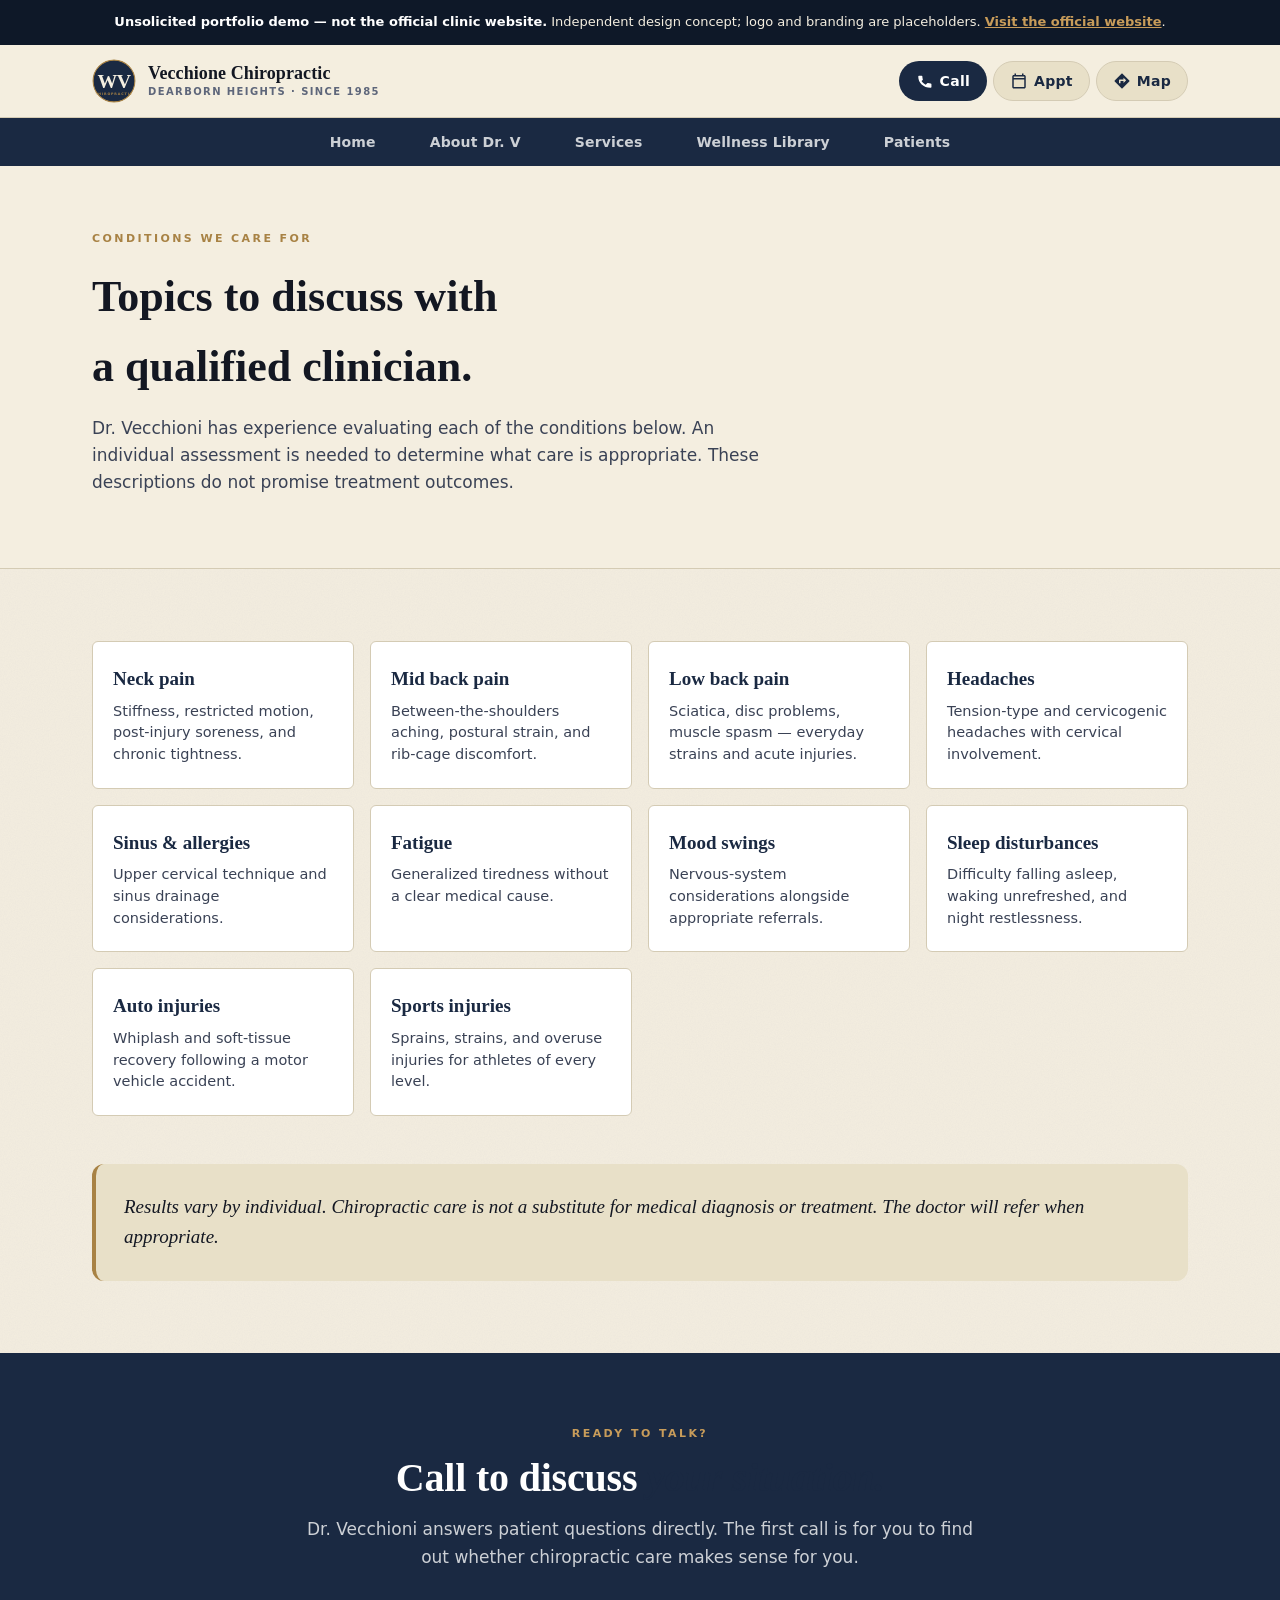
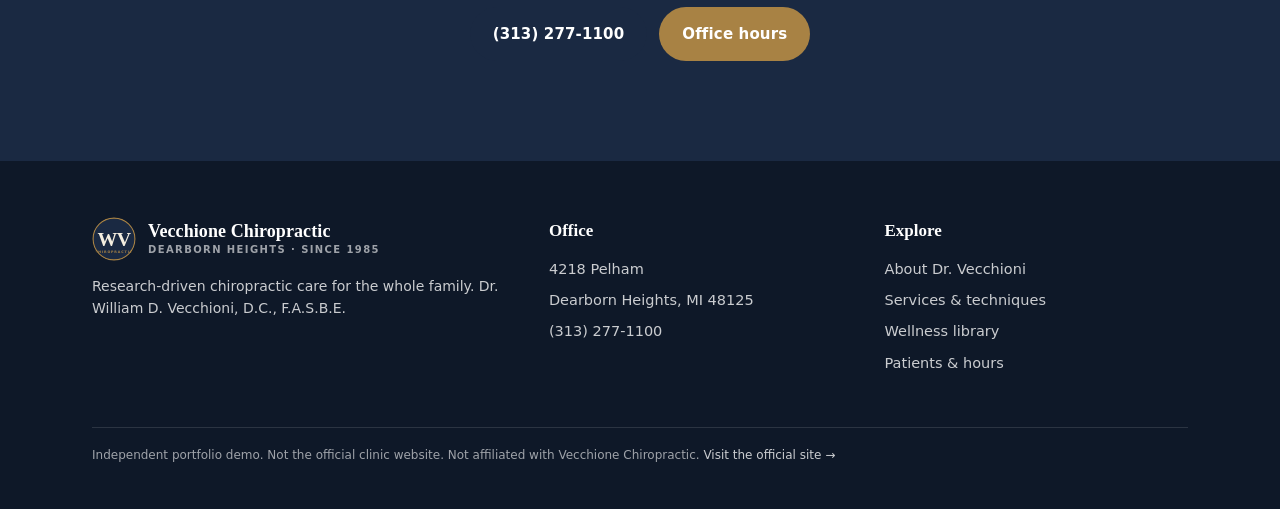
==== conditions.html @ 7ef725e2 "Initial commit: Vecchione Chiropractic portfolio demo (13 pages, sharpened portrait)" ====
<!DOCTYPE html>
<html lang="en">
<head>
<meta charset="UTF-8" />
<meta name="viewport" content="width=device-width, initial-scale=1, viewport-fit=cover" />
<meta name="theme-color" content="#1a2942" />
<meta name="robots" content="noindex, nofollow" />
<meta name="description" content="Unsolicited portfolio demo — conditions Dr. Vecchioni has experience evaluating: neck, mid back, low back pain, headaches, sinus, fatigue, sleep, auto and sports injuries." />
<title>Conditions We Care For — Vecchione Chiropractic</title>
<link rel="icon" href="assets/wv-monogram.svg" type="image/svg+xml" />
<link rel="stylesheet" href="assets/site.css" />
</head>
<body data-page="conditions">
<a class="skip-link" href="#main">Skip to main content</a>

<aside class="demo-banner">
  <strong>Unsolicited portfolio demo — not the official clinic website.</strong>
  Independent design concept; logo and branding are placeholders.
  <a href="https://vecchionichiropractic.com/">Visit the official website</a>.
</aside>

<header class="top">
  <div class="wrap">
    <a class="brand" href="index.html" aria-label="Vecchione Chiropractic, home">
      <img class="mark" src="assets/wv-monogram.svg" alt="Vecchione Chiropractic" width="44" height="44" />
      <span class="name">Vecchione Chiropractic<small>Dearborn Heights · Since 1985</small></span>
    </a>
    <nav class="header-icons" aria-label="Primary actions">
      <a class="hi primary" href="tel:+131****1100" aria-label="Call (313) 277-1100">
        <svg viewBox="0 0 24 24" aria-hidden="true"><path fill="currentColor" d="M6.6 10.8c1.4 2.7 3.6 4.9 6.3 6.3l2.1-2.1c.3-.3.7-.4 1-.2 1.1.4 2.4.6 3.6.6.6 0 1 .4 1 1V20c0 .6-.4 1-1 1C9.6 21 3 14.4 3 6c0-.6.4-1 1-1h3.5c.6 0 1 .4 1 1 0 1.3.2 2.5.6 3.6.1.4 0 .7-.2 1l-2.3 2.2z"/></svg>
        <span>Call</span>
      </a>
      <a class="hi" href="patient-resources.html" aria-label="Appointment information">
        <svg viewBox="0 0 24 24" aria-hidden="true"><path fill="currentColor" d="M19 4h-1V2h-2v2H8V2H6v2H5c-1.1 0-2 .9-2 2v14c0 1.1.9 2 2 2h14c1.1 0 2-.9 2-2V6c0-1.1-.9-2-2-2zm0 16H5V10h14v10zM5 8V6h14v2H5z"/></svg>
        <span>Appt</span>
      </a>
      <a class="hi" href="https://maps.google.com/?q=4218+Pelham+Dearborn+Heights+MI+48125" rel="noopener" aria-label="Directions">
        <svg viewBox="0 0 24 24" aria-hidden="true"><path fill="currentColor" d="M21.7 11.3l-9-9c-.4-.4-1-.4-1.4 0l-9 9c-.4.4-.4 1 0 1.4l9 9c.4.4 1 .4 1.4 0l9-9c.4-.4.4-1 0-1.4zM14 14.5V12h-4v3H8v-4c0-.6.4-1 1-1h5V7.5l3.5 3.5-3.5 3.5z"/></svg>
        <span>Map</span>
      </a>
    </nav>
  </div>
</header>

<nav class="topnav" aria-label="Sections">
  <div class="wrap">
    <a href="index.html" data-nav="home">Home</a>
    <a href="meet-the-doctor.html" data-nav="about">About Dr. V</a>
    <a href="services.html" data-nav="services">Services</a>
    <a href="library-index.html" data-nav="library">Wellness Library</a>
    <a href="patient-resources.html" data-nav="patients">Patients</a>
  </div>
</nav>

<main id="main" tabindex="-1">

<section class="topic-hero">
  <div class="wrap">
    <p class="eyebrow">Conditions we care for</p>
    <h1>Topics to discuss with<br>a qualified clinician.</h1>
    <p class="lede">Dr. Vecchioni has experience evaluating each of the conditions below. An individual assessment is needed to determine what care is appropriate. These descriptions do not promise treatment outcomes.</p>
  </div>
</section>

<section>
  <div class="wrap">
    <div class="condition-grid">
      <article class="condition"><h3>Neck pain</h3><p>Stiffness, restricted motion, post-injury soreness, and chronic tightness.</p></article>
      <article class="condition"><h3>Mid back pain</h3><p>Between-the-shoulders aching, postural strain, and rib-cage discomfort.</p></article>
      <article class="condition"><h3>Low back pain</h3><p>Sciatica, disc problems, muscle spasm — everyday strains and acute injuries.</p></article>
      <article class="condition"><h3>Headaches</h3><p>Tension-type and cervicogenic headaches with cervical involvement.</p></article>
      <article class="condition"><h3>Sinus &amp; allergies</h3><p>Upper cervical technique and sinus drainage considerations.</p></article>
      <article class="condition"><h3>Fatigue</h3><p>Generalized tiredness without a clear medical cause.</p></article>
      <article class="condition"><h3>Mood swings</h3><p>Nervous-system considerations alongside appropriate referrals.</p></article>
      <article class="condition"><h3>Sleep disturbances</h3><p>Difficulty falling asleep, waking unrefreshed, and night restlessness.</p></article>
      <article class="condition"><h3>Auto injuries</h3><p>Whiplash and soft-tissue recovery following a motor vehicle accident.</p></article>
      <article class="condition"><h3>Sports injuries</h3><p>Sprains, strains, and overuse injuries for athletes of every level.</p></article>
    </div>

    <div style="margin-top: 48px; padding: 28px; background: var(--c-cream-2); border-radius: var(--r-lg); border-left: 4px solid var(--c-brass);">
      <p style="margin: 0; font-family: var(--serif); font-style: italic; font-size: 19px; color: var(--c-ink);">Results vary by individual. Chiropractic care is not a substitute for medical diagnosis or treatment. The doctor will refer when appropriate.</p>
    </div>
  </div>
</section>

<section class="dark">
  <div class="wrap" style="max-width: 720px; text-align: center;">
    <p class="eyebrow">Ready to talk?</p>
    <h2>Call to discuss <em>your situation.</em></h2>
    <p class="lede" style="margin-left:auto;margin-right:auto;">Dr. Vecchioni answers patient questions directly. The first call is for you to find out whether chiropractic care makes sense for you.</p>
    <div class="ctas" style="justify-content:center;">
      <a class="btn btn-call" href="tel:+131****1100">(313) 277-1100</a>
      <a class="btn btn-book" href="patient-resources.html">Office hours</a>
    </div>
  </div>
</section>

</main>

<footer>
  <div class="wrap">
    <div>
      <a class="brand" href="index.html" style="margin-bottom: 14px;">
        <img class="mark" src="assets/wv-monogram.svg" alt="" width="44" height="44" />
        <span class="name">Vecchione Chiropractic<small>Dearborn Heights · Since 1985</small></span>
      </a>
      <p style="margin: 14px 0 0; font-size: 14px;">Research-driven chiropractic care for the whole family. Dr. William D. Vecchioni, D.C., F.A.S.B.E.</p>
    </div>
    <div>
      <h4>Office</h4>
      <ul>
        <li>4218 Pelham</li>
        <li>Dearborn Heights, MI 48125</li>
        <li><a href="tel:+131****1100">(313) 277-1100</a></li>
      </ul>
    </div>
    <div>
      <h4>Explore</h4>
      <ul>
        <li><a href="meet-the-doctor.html">About Dr. Vecchioni</a></li>
        <li><a href="services.html">Services &amp; techniques</a></li>
        <li><a href="library-index.html">Wellness library</a></li>
        <li><a href="patient-resources.html">Patients &amp; hours</a></li>
      </ul>
    </div>
    <p class="small">Independent portfolio demo. Not the official clinic website. Not affiliated with Vecchione Chiropractic. <a href="https://vecchionichiropractic.com/">Visit the official site →</a></p>
  </div>
</footer>

</body>
</html>
---- assets/site.css ----
/* ===========================================================
   VECCHIONE CHIROPRACTIC — portfolio demo
   Palette: navy + cream + brass
   Idea: research-forward, clinical precision, warm heritage tone.
   =========================================================== */
:root {
  --c-navy:        #1a2942;
  --c-navy-deep:   #0e1828;
  --c-navy-soft:   #2c3e60;
  --c-cream:       #f4eee0;
  --c-cream-2:     #e8e0c8;
  --c-cream-3:     #d8ceac;
  --c-ink:         #131722;
  --c-ink-soft:    #3a4255;
  --c-muted:       #5e667a;
  --c-line:        #d4cbb4;
  --c-brass:       #a88244;
  --c-brass-light: #c89c5a;
  --c-rust:        #9c4423;
  --r: 6px;
  --r-lg: 12px;
  --max: 1140px;
  --serif: "Cormorant Garamond", "Garamond", Georgia, serif;
  --sans:  "Inter", -apple-system, BlinkMacSystemFont, "Segoe UI", system-ui, sans-serif;
}
* { box-sizing: border-box; }
html { -webkit-text-size-adjust: 100%; scroll-behavior: smooth; }
body {
  margin: 0;
  font-family: var(--sans);
  background: var(--c-cream);
  color: var(--c-ink);
  line-height: 1.6;
  font-size: 17px;
  background-image: url("data:image/svg+xml;utf8,<svg xmlns='http://www.w3.org/2000/svg' width='240' height='240'><filter id='n'><feTurbulence type='fractalNoise' baseFrequency='0.85' numOctaves='2' stitchTiles='stitch'/><feColorMatrix values='0 0 0 0 0.10 0 0 0 0 0.10 0 0 0 0 0.14 0 0 0 0.04 0'/></filter><rect width='240' height='240' filter='url(%23n)'/></svg>");
}
img { max-width: 100%; height: auto; display: block; }
a { color: var(--c-navy); }
button { font: inherit; cursor: pointer; }

.wrap { max-width: var(--max); margin: 0 auto; padding: 0 22px; }

/* ===========================================================
   Header — phone-CTA visible up top
   =========================================================== */
header.top {
  background: var(--c-cream);
  border-bottom: 1px solid var(--c-line);
  position: sticky; top: 0; z-index: 50;
  backdrop-filter: blur(8px);
  -webkit-backdrop-filter: blur(8px);
  background: rgba(244, 238, 224, 0.94);
}
header.top .wrap {
  display: flex; align-items: center; justify-content: space-between;
  padding: 14px 22px;
  gap: 14px;
}
.brand { display: flex; align-items: center; gap: 12px; text-decoration: none; color: var(--c-ink); min-width: 0; }
.brand .name {
  font-family: var(--serif);
  font-size: 18px;
  font-weight: 600;
  line-height: 1.05;
  letter-spacing: .005em;
}
.brand .name small {
  display: block;
  font-family: var(--sans);
  font-size: 10px;
  font-weight: 700;
  letter-spacing: .14em;
  text-transform: uppercase;
  color: var(--c-muted);
  margin-top: 4px;
}
.brand .mark { flex-shrink: 0; border-radius: 50%; }

/* Header action icons (Call / Appt / Map) — slim pill row on mobile */
.header-icons { display: flex; gap: 6px; align-items: center; }
.hi {
  display: inline-flex; align-items: center; gap: 6px;
  padding: 8px 12px;
  border-radius: 999px;
  background: var(--c-cream-2);
  border: 1px solid var(--c-line);
  color: var(--c-navy);
  text-decoration: none;
  font-weight: 700;
  font-size: 13px;
  letter-spacing: .02em;
  white-space: nowrap;
  transition: background .12s ease, transform .12s ease;
}
.hi:hover { background: var(--c-cream-3); }
.hi:active { transform: translateY(1px); }
.hi.primary { background: var(--c-navy); color: #fff; border-color: transparent; }
.hi.primary:hover { background: var(--c-navy-deep); }
.hi svg { width: 16px; height: 16px; display: block; }
.hi span { line-height: 1; }
@media (min-width: 540px) {
  .hi { padding: 10px 16px; font-size: 14px; }
  .hi svg { width: 18px; height: 18px; }
}

/* ===========================================================
   Top nav — navy pills below the header
   =========================================================== */
.topnav {
  background: var(--c-navy);
  color: #fff;
}
.topnav .wrap {
  display: flex;
  align-items: center;
  justify-content: center;
  gap: 4px;
  padding: 0 22px;
  flex-wrap: wrap;
}
.topnav a[data-nav] {
  display: inline-block;
  padding: 10px 18px;
  margin: 0 2px;
  border-radius: 999px;
  font-weight: 600;
  font-size: 13.5px;
  letter-spacing: .01em;
  color: rgba(255,255,255,.78);
  text-decoration: none;
  border: 1px solid transparent;
  transition: background .12s ease, color .12s ease;
}
.topnav a[data-nav]:hover { color: #fff; background: rgba(255,255,255,.08); }
@media (min-width: 760px) {
  .topnav a[data-nav] { padding: 12px 22px; font-size: 14px; }
}
body[data-page="home"] .topnav a[data-nav="home"],
body[data-page="about"] .topnav a[data-nav="about"],
body[data-page="services"] .topnav a[data-nav="services"],
body[data-page="conditions"] .topnav a[data-nav="conditions"],
body[data-page="library"] .topnav a[data-nav="library"],
body[data-page="patients"] .topnav a[data-nav="patients"] {
  color: #fff;
  background: rgba(255,255,255,.14);
  border-color: rgba(255,255,255,.25);
}

/* ===========================================================
   Hero — patient pain point, click-to-call, doctor portrait
   =========================================================== */
.hero {
  padding: 64px 0 50px;
  position: relative;
  overflow: hidden;
}
.hero::before {
  content: "";
  position: absolute;
  top: -120px; left: -120px;
  width: 420px; height: 420px;
  background: radial-gradient(circle, rgba(26,41,66,0.08), transparent 65%);
  pointer-events: none;
}
.hero .wrap {
  display: grid; gap: 50px;
  align-items: center;
  position: relative;
}
@media (min-width: 880px) {
  .hero .wrap { grid-template-columns: 1.2fr 1fr; gap: 64px; }
  .hero { padding: 90px 0 80px; }
}
.hero .eyebrow {
  font-size: 12px; font-weight: 700;
  letter-spacing: .18em; text-transform: uppercase;
  color: var(--c-brass);
  margin: 0 0 18px;
}
.hero h1 {
  font-family: var(--serif);
  font-weight: 600;
  font-size: clamp(36px, 5.5vw, 56px);
  line-height: 1.05;
  margin: 0 0 18px;
  color: var(--c-ink);
  letter-spacing: -.005em;
}
.hero h1 em { font-style: italic; color: var(--c-navy); }
.hero .lede {
  font-size: 18px;
  color: var(--c-ink-soft);
  margin: 0 0 28px;
  max-width: 36em;
}
.ctas {
  display: flex; flex-wrap: wrap; gap: 12px;
  margin-bottom: 28px;
}
.btn {
  display: inline-flex; align-items: center; gap: 8px;
  padding: 14px 22px;
  border-radius: 999px;
  font-weight: 700;
  font-size: 15px;
  letter-spacing: .01em;
  text-decoration: none;
  border: 1px solid transparent;
  transition: background .12s ease, transform .12s ease, color .12s ease, border-color .12s ease;
}
.btn:active { transform: translateY(1px); }
.btn-call { background: var(--c-navy); color: #fff; }
.btn-call:hover { background: var(--c-navy-deep); }
.btn-book { background: var(--c-brass); color: #fff; }
.btn-book:hover { background: var(--c-rust); }
.btn-ghost { background: transparent; color: var(--c-navy); border-color: var(--c-line); }
.btn-ghost:hover { background: var(--c-cream-2); border-color: var(--c-cream-3); }

.meta {
  display: flex; gap: 28px; flex-wrap: wrap;
  padding-top: 22px;
  border-top: 1px solid var(--c-line);
  margin-top: 8px;
}
.meta span { display: block; font-size: 13px; color: var(--c-muted); }
.meta strong {
  display: block;
  font-family: var(--serif);
  font-size: 22px;
  font-weight: 600;
  color: var(--c-navy);
  margin-bottom: 2px;
  letter-spacing: .01em;
}

.portrait {
  margin: 0;
  border-radius: var(--r-lg);
  overflow: hidden;
  border: 1px solid var(--c-line);
  background: var(--c-cream-2);
  box-shadow: 0 30px 60px -25px rgba(14, 24, 40, 0.35);
}
.portrait img { width: 100%; height: 100%; object-fit: cover; aspect-ratio: 4 / 5; }

/* ===========================================================
   Generic section
   =========================================================== */
section { padding: 72px 0; }
section.alt { background: var(--c-cream-2); }
section.dark { background: var(--c-navy); color: var(--c-cream); }
section.dark h2 { color: #fff; }
section.dark .eyebrow { color: var(--c-brass-light); }
section.dark .lede { color: rgba(255,255,255,.78); }

.eyebrow {
  font-size: 11px; font-weight: 700;
  letter-spacing: .22em; text-transform: uppercase;
  color: var(--c-brass);
  margin: 0 0 14px;
}
h2 {
  font-family: var(--serif);
  font-weight: 600;
  font-size: clamp(28px, 3.6vw, 40px);
  line-height: 1.1;
  margin: 0 0 16px;
  letter-spacing: -.005em;
}
h2 em { font-style: italic; color: var(--c-navy); }
.lede {
  font-size: 17px;
  color: var(--c-ink-soft);
  margin: 0 0 36px;
  max-width: 40em;
}

/* ===========================================================
   Conditions grid
   =========================================================== */
.condition-grid {
  display: grid;
  grid-template-columns: repeat(2, 1fr);
  gap: 16px;
}
@media (min-width: 720px) { .condition-grid { grid-template-columns: repeat(3, 1fr); } }
@media (min-width: 980px) { .condition-grid { grid-template-columns: repeat(4, 1fr); } }
.condition {
  background: #fff;
  border: 1px solid var(--c-line);
  border-radius: var(--r);
  padding: 22px 20px;
  transition: border-color .12s ease, transform .12s ease;
}
.condition:hover { border-color: var(--c-brass); transform: translateY(-2px); }
.condition h3 {
  margin: 0 0 6px;
  font-family: var(--serif);
  font-size: 19px;
  font-weight: 600;
  color: var(--c-navy);
}
.condition p {
  margin: 0;
  font-size: 14.5px;
  color: var(--c-ink-soft);
  line-height: 1.5;
}

/* ===========================================================
   Technique cards (services)
   =========================================================== */
.tech-grid {
  display: grid;
  grid-template-columns: 1fr;
  gap: 18px;
}
@media (min-width: 720px) { .tech-grid { grid-template-columns: repeat(2, 1fr); } }
@media (min-width: 980px) { .tech-grid { grid-template-columns: repeat(3, 1fr); } }
.tech {
  background: #fff;
  border: 1px solid var(--c-line);
  border-radius: var(--r-lg);
  padding: 26px 24px;
}
.tech .tag {
  display: inline-block;
  font-size: 11px; font-weight: 700;
  letter-spacing: .14em; text-transform: uppercase;
  color: var(--c-brass);
  margin-bottom: 10px;
}
.tech h3 {
  margin: 0 0 10px;
  font-family: var(--serif);
  font-size: 22px;
  font-weight: 600;
  color: var(--c-navy);
}
.tech p { margin: 0 0 14px; color: var(--c-ink-soft); font-size: 15px; }
.tech .why {
  font-size: 13.5px;
  color: var(--c-muted);
  border-top: 1px solid var(--c-line);
  padding-top: 12px;
  margin-top: 12px;
}

/* ===========================================================
   Visit / hours block
   =========================================================== */
.visit .wrap { display: grid; gap: 40px; align-items: start; }
@media (min-width: 880px) {
  .visit .wrap { grid-template-columns: 1fr 1.2fr; gap: 60px; align-items: start; }
}
.hours-card {
  background: var(--c-cream);
  border: 1px solid var(--c-line);
  border-radius: var(--r-lg);
  padding: 32px;
}
.hours-card h3 {
  margin: 0 0 18px;
  font-family: var(--serif);
  font-size: 24px;
  font-weight: 600;
  color: var(--c-navy);
}
.hours-row {
  display: flex; justify-content: space-between; align-items: center;
  padding: 12px 0;
  border-bottom: 1px solid var(--c-line);
}
.hours-row:last-child { border-bottom: 0; }
.hours-row .day { font-weight: 700; font-size: 15px; }
.hours-row .time { font-size: 14.5px; color: var(--c-ink-soft); }
.hours-row.closed .time { color: var(--c-muted); font-style: italic; }
.affordability {
  background: var(--c-navy);
  color: #fff;
  border-radius: var(--r-lg);
  padding: 28px;
  margin-top: 24px;
}
.affordability strong {
  display: block;
  font-family: var(--serif);
  font-size: 22px;
  margin-bottom: 6px;
}
.affordability p { margin: 0 0 12px; color: rgba(255,255,255,.85); font-size: 14.5px; }
.affordability a { color: var(--c-brass-light); font-weight: 700; }

/* ===========================================================
   Wellness library — landing
   =========================================================== */
.lib-grid {
  display: grid;
  grid-template-columns: repeat(2, 1fr);
  gap: 14px;
}
@media (min-width: 720px) { .lib-grid { grid-template-columns: repeat(3, 1fr); } }
@media (min-width: 980px) { .lib-grid { grid-template-columns: repeat(4, 1fr); } }
.lib-card {
  display: block;
  text-decoration: none;
  color: var(--c-ink);
  background: #fff;
  border: 1px solid var(--c-line);
  border-radius: var(--r);
  padding: 22px 20px;
  transition: border-color .12s ease, transform .12s ease;
}
.lib-card:hover { border-color: var(--c-brass); transform: translateY(-2px); }
.lib-card .topic { font-size: 11px; font-weight: 700; letter-spacing: .14em; text-transform: uppercase; color: var(--c-muted); margin-bottom: 8px; }
.lib-card h3 { margin: 0 0 6px; font-family: var(--serif); font-size: 18px; font-weight: 600; color: var(--c-navy); }
.lib-card p { margin: 0; font-size: 13.5px; color: var(--c-ink-soft); line-height: 1.45; }

/* ===========================================================
   Library page (single topic)
   =========================================================== */
.topic-hero {
  padding: 64px 0 36px;
  background: var(--c-cream);
  border-bottom: 1px solid var(--c-line);
}
.topic-hero .eyebrow { color: var(--c-brass); }
.topic-hero h1 {
  font-family: var(--serif);
  font-weight: 600;
  font-size: clamp(32px, 4.5vw, 44px);
  margin: 0 0 12px;
  color: var(--c-ink);
}
.topic-body { padding: 56px 0; }
.topic-body .wrap {
  display: grid;
  gap: 40px;
}
@media (min-width: 880px) {
  .topic-body .wrap { grid-template-columns: 1.4fr 1fr; gap: 60px; align-items: start; }
}
.topic-body h2 {
  font-family: var(--serif);
  font-size: 24px;
  margin: 28px 0 10px;
}
.topic-body h2:first-child { margin-top: 0; }
.topic-body p { font-size: 16px; color: var(--c-ink-soft); margin: 0 0 16px; }
.topic-body ul { padding-left: 18px; }
.topic-body li { margin-bottom: 8px; font-size: 16px; color: var(--c-ink-soft); }

.aside {
  background: #fff;
  border: 1px solid var(--c-line);
  border-radius: var(--r-lg);
  padding: 28px;
  position: sticky;
  top: 110px;
}
.aside h3 {
  font-family: var(--serif);
  font-size: 20px;
  font-weight: 600;
  margin: 0 0 8px;
  color: var(--c-navy);
}
.aside p { font-size: 14.5px; color: var(--c-ink-soft); margin: 0 0 18px; }

/* ===========================================================
   About / Meet the Doctor
   =========================================================== */
.about-hero {
  padding: 64px 0;
  background: var(--c-cream);
  border-bottom: 1px solid var(--c-line);
}
.about-hero .wrap {
  display: grid;
  gap: 40px;
  align-items: center;
}
@media (min-width: 880px) {
  .about-hero .wrap { grid-template-columns: 1fr 1.2fr; gap: 64px; }
}
.about-hero .portrait { aspect-ratio: 4 / 5; }
.about-hero h1 {
  font-family: var(--serif);
  font-weight: 600;
  font-size: clamp(32px, 4.5vw, 44px);
  margin: 8px 0 18px;
  color: var(--c-ink);
}
.about-hero .credentials {
  font-family: var(--sans);
  font-size: 13px;
  font-weight: 700;
  letter-spacing: .14em;
  text-transform: uppercase;
  color: var(--c-brass);
}
.about-hero p { font-size: 16.5px; color: var(--c-ink-soft); margin: 0 0 16px; }

.creds-grid {
  display: grid;
  grid-template-columns: 1fr;
  gap: 12px;
  margin-top: 22px;
}
@media (min-width: 720px) { .creds-grid { grid-template-columns: repeat(2, 1fr); } }
.cred {
  background: #fff;
  border: 1px solid var(--c-line);
  border-radius: var(--r);
  padding: 16px 18px;
}
.cred .label {
  display: block;
  font-size: 11px; font-weight: 700;
  letter-spacing: .14em; text-transform: uppercase;
  color: var(--c-muted);
  margin-bottom: 4px;
}
.cred .value {
  display: block;
  font-family: var(--serif);
  font-size: 18px;
  font-weight: 600;
  color: var(--c-navy);
}

.statement {
  background: var(--c-cream-2);
  border-left: 4px solid var(--c-brass);
  padding: 28px 32px;
  border-radius: 0 var(--r-lg) var(--r-lg) 0;
  margin: 32px 0;
  font-family: var(--serif);
  font-size: 21px;
  font-style: italic;
  line-height: 1.45;
  color: var(--c-ink);
}
.statement cite {
  display: block;
  font-family: var(--sans);
  font-style: normal;
  font-size: 13px;
  letter-spacing: .14em;
  text-transform: uppercase;
  color: var(--c-muted);
  margin-top: 14px;
}

/* ===========================================================
   Patient resources page
   =========================================================== */
.resource-grid {
  display: grid;
  grid-template-columns: 1fr;
  gap: 18px;
}
@media (min-width: 720px) { .resource-grid { grid-template-columns: repeat(2, 1fr); } }
.resource {
  background: #fff;
  border: 1px solid var(--c-line);
  border-radius: var(--r-lg);
  padding: 26px;
}
.resource h3 {
  font-family: var(--serif);
  font-size: 22px;
  font-weight: 600;
  margin: 0 0 10px;
  color: var(--c-navy);
}
.resource p { font-size: 14.5px; color: var(--c-ink-soft); margin: 0 0 12px; }

/* ===========================================================
   Reviews
   =========================================================== */
.review-grid {
  display: grid;
  grid-template-columns: 1fr;
  gap: 18px;
}
@media (min-width: 760px) { .review-grid { grid-template-columns: repeat(3, 1fr); } }
.review {
  background: #fff;
  border: 1px solid var(--c-line);
  border-radius: var(--r-lg);
  padding: 28px;
}
.review blockquote {
  margin: 0 0 16px;
  font-family: var(--serif);
  font-style: italic;
  font-size: 18px;
  line-height: 1.45;
  color: var(--c-ink);
}
.review cite {
  display: block;
  font-family: var(--sans);
  font-style: normal;
  font-size: 13px;
  font-weight: 700;
  letter-spacing: .08em;
  text-transform: uppercase;
  color: var(--c-brass);
}
.review .stars {
  color: var(--c-brass);
  letter-spacing: .05em;
  margin-bottom: 8px;
  font-size: 14px;
}

/* ===========================================================
   Footer
   =========================================================== */
footer {
  background: var(--c-navy-deep);
  color: rgba(255,255,255,.78);
  padding: 56px 0 32px;
  margin-top: 0;
}
footer h4 {
  font-family: var(--serif);
  font-weight: 600;
  font-size: 17px;
  color: #fff;
  margin: 0 0 14px;
}
footer a { color: rgba(255,255,255,.78); text-decoration: none; }
footer a:hover { color: #fff; text-decoration: underline; }
footer .wrap {
  display: grid;
  grid-template-columns: 1fr;
  gap: 32px;
}
@media (min-width: 760px) { footer .wrap { grid-template-columns: 1.4fr 1fr 1fr; } }
footer ul { list-style: none; padding: 0; margin: 0; }
footer li { margin-bottom: 8px; font-size: 14.5px; }
footer .small {
  grid-column: 1 / -1;
  font-size: 12px;
  color: rgba(255,255,255,.6);
  border-top: 1px solid rgba(255,255,255,.12);
  padding-top: 18px;
  margin-top: 12px;
}
footer .brand { color: #fff; }
footer .brand .name small { color: rgba(255,255,255,.6); }

/* ===========================================================
   Disclosure banner
   =========================================================== */
.demo-banner {
  background: var(--c-navy-deep);
  color: var(--c-cream);
  padding: 12px 22px;
  text-align: center;
  font-size: 13px;
}
.demo-banner strong { color: #fff; }
.demo-banner a { color: var(--c-brass-light); font-weight: 700; text-decoration: underline; }

/* ===========================================================
   Utilities
   =========================================================== */
.skip-link {
  position: fixed; top: 8px; left: 8px; z-index: 100;
  transform: translateY(-200%);
  background: var(--c-cream);
  padding: 12px 18px;
  border-radius: var(--r);
  border: 1px solid var(--c-line);
}
.skip-link:focus { transform: none; }
:focus-visible { outline: 3px solid var(--c-rust); outline-offset: 4px; }
.topnav :focus-visible, footer :focus-visible, .demo-banner :focus-visible { outline-color: #fff; }

/* ===========================================================
   Mobile (≤539px): stacked brand + 3-up action row, slim topnav
   =========================================================== */
@media (max-width: 539px) {
  header.top .wrap {
    flex-direction: column;
    align-items: stretch;
    gap: 10px;
    padding: 12px 16px 14px;
  }
  .brand { width: 100%; }
  .header-icons {
    display: grid;
    grid-template-columns: 1.4fr 1fr 1fr;
    gap: 8px;
    width: 100%;
    margin-top: 2px;
  }
  .header-icons .hi {
    justify-content: center;
    padding: 11px 8px;
    font-size: 13px;
    width: 100%;
  }
  .header-icons .hi svg { width: 16px; height: 16px; }
  .header-icons .hi span { display: inline; }
  .header-icons::before {
    content: "";
    grid-column: 1 / -1;
    height: 1px;
    background: var(--c-line);
    opacity: .7;
    margin: 2px 0 4px;
  }

  /* Mobile topnav: slim, single-row, compact pills, no text wrap */
  .topnav { padding: 8px 0; }
  .topnav .wrap {
    display: flex;
    justify-content: space-between;
    gap: 6px;
    padding: 0 12px;
  }
  .topnav .wrap > a[data-nav] {
    flex: 1;
    padding: 8px 4px;
    font-size: 12px;
    letter-spacing: .02em;
    white-space: nowrap;
    text-align: center;
    border-radius: 999px;
    margin: 0;
  }

  section { padding: 56px 0; }
  .hero { padding: 48px 0 36px; }
  .hero .meta { gap: 18px; }
  .meta strong { font-size: 20px; }
  .btn { padding: 14px 18px; }
  .condition-grid { grid-template-columns: 1fr 1fr; }
  .condition { padding: 18px 14px; }
  .condition h3 { font-size: 17px; }
  .condition p { font-size: 13.5px; }
  .lib-grid { grid-template-columns: 1fr 1fr; }
  .lib-card { padding: 18px 14px; }
  .lib-card h3 { font-size: 16px; }
  .statement { padding: 22px 24px; font-size: 18px; }
  .aside { position: static; }
}

@media (prefers-reduced-motion: reduce) {
  *, *::before, *::after { transition: none; animation: none; }
  html { scroll-behavior: auto; }
}
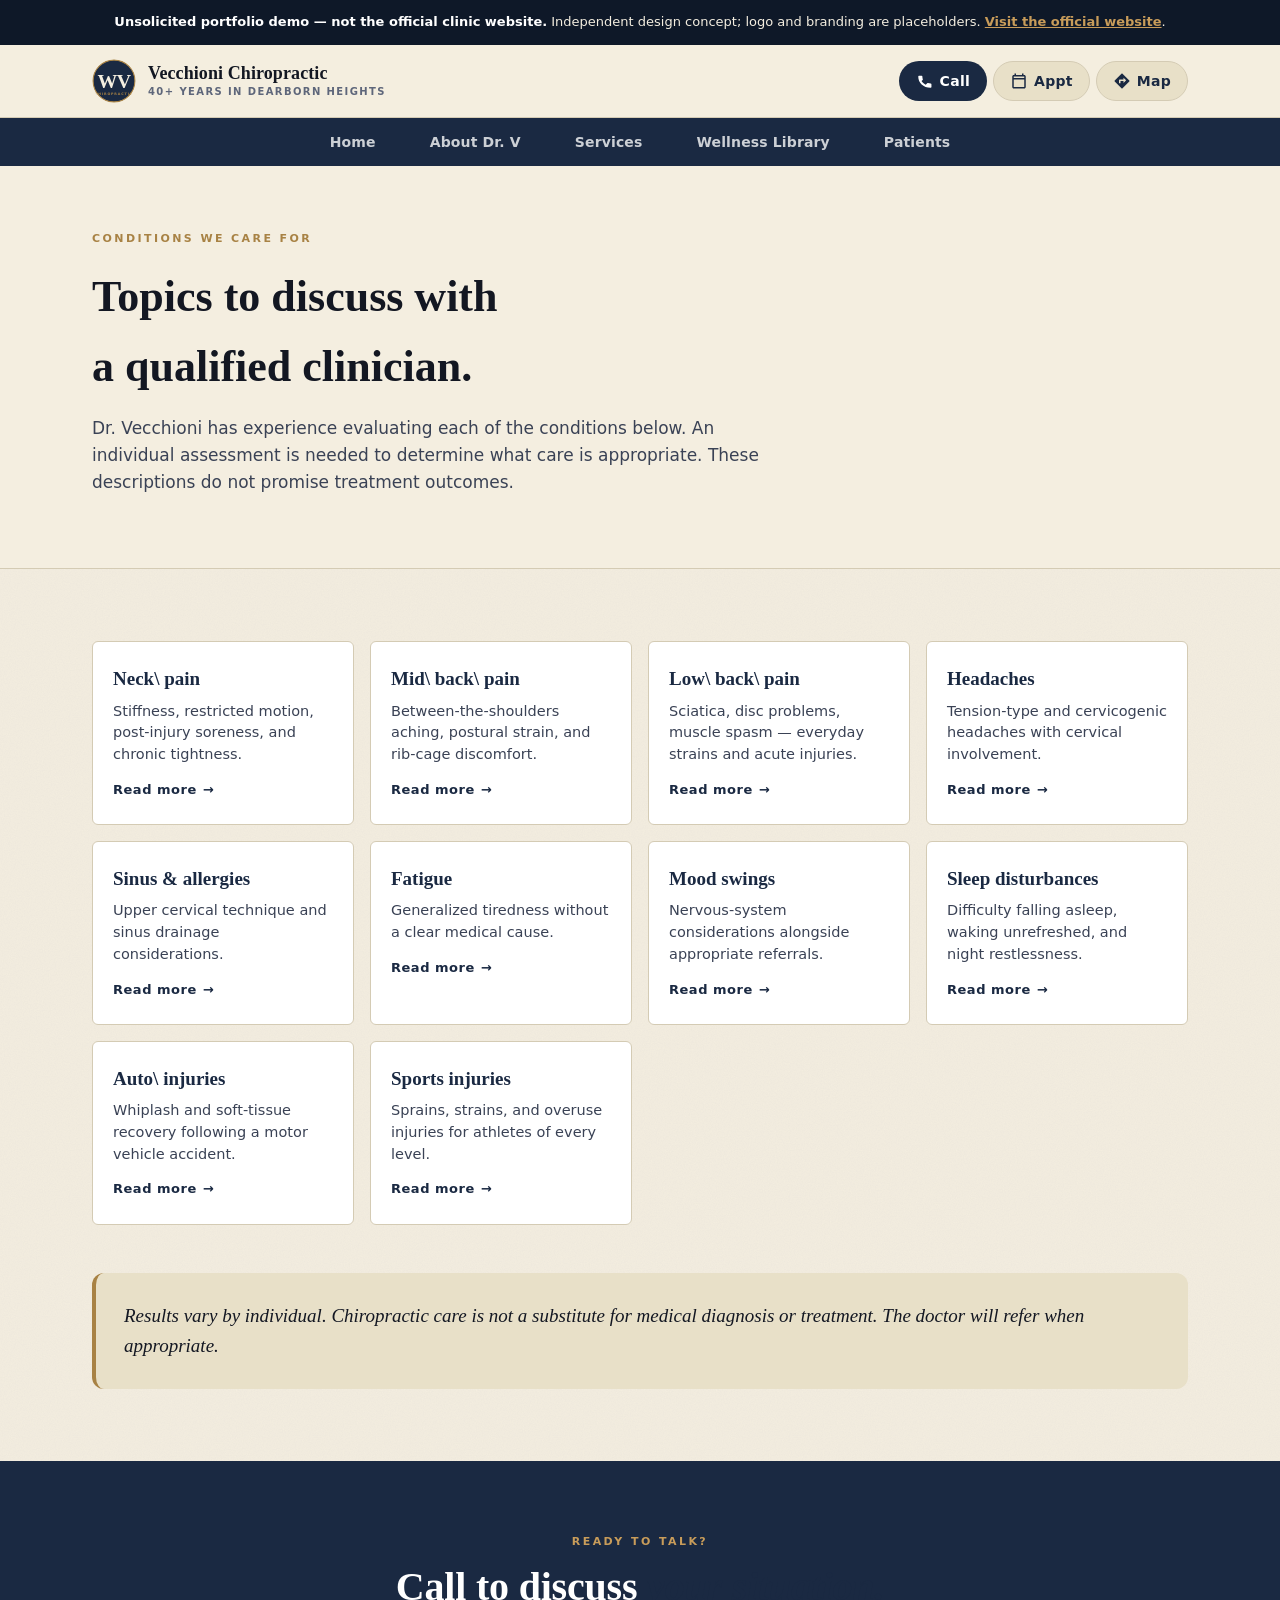
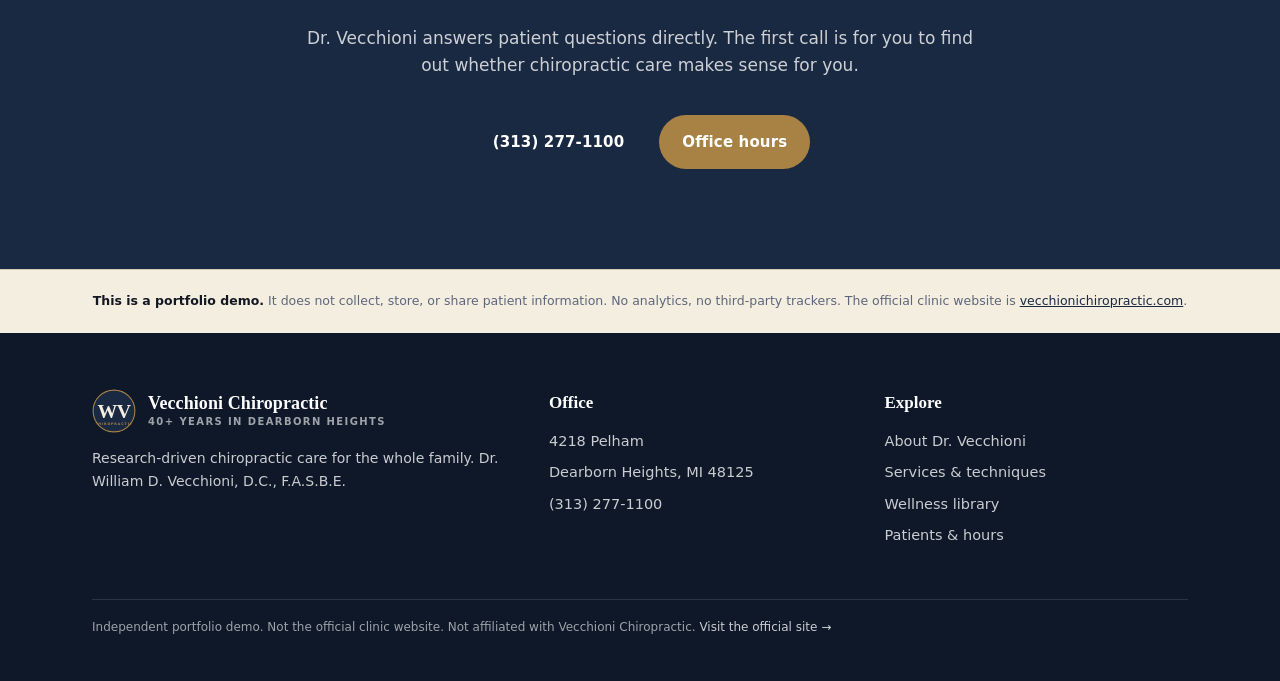
==== commit 25804c19: "Vecchioni: replace blurry portrait, adopt Van Born polish, fix masked phone and Vecchioni spelling -" ====
--- a/conditions.html
+++ b/conditions.html
@@ -6,7 +6,7 @@
 <meta name="theme-color" content="#1a2942" />
 <meta name="robots" content="noindex, nofollow" />
 <meta name="description" content="Unsolicited portfolio demo — conditions Dr. Vecchioni has experience evaluating: neck, mid back, low back pain, headaches, sinus, fatigue, sleep, auto and sports injuries." />
-<title>Conditions We Care For — Vecchione Chiropractic</title>
+<title>Conditions We Care For — Vecchioni Chiropractic</title>
 <link rel="icon" href="assets/wv-monogram.svg" type="image/svg+xml" />
 <link rel="stylesheet" href="assets/site.css" />
 </head>
@@ -21,12 +21,12 @@
 
 <header class="top">
   <div class="wrap">
-    <a class="brand" href="index.html" aria-label="Vecchione Chiropractic, home">
-      <img class="mark" src="assets/wv-monogram.svg" alt="Vecchione Chiropractic" width="44" height="44" />
-      <span class="name">Vecchione Chiropractic<small>Dearborn Heights · Since 1985</small></span>
+    <a class="brand" href="index.html" aria-label="Vecchioni Chiropractic, home">
+      <img class="mark" src="assets/wv-monogram.svg" alt="Vecchioni Chiropractic" width="44" height="44" />
+      <span class="name">Vecchioni Chiropractic<small>40+ years in Dearborn Heights</small></span>
     </a>
     <nav class="header-icons" aria-label="Primary actions">
-      <a class="hi primary" href="tel:+131****1100" aria-label="Call (313) 277-1100">
+      <a class="hi primary" href="tel:+13132771100" aria-label="Call (313) 277-1100">
         <svg viewBox="0 0 24 24" aria-hidden="true"><path fill="currentColor" d="M6.6 10.8c1.4 2.7 3.6 4.9 6.3 6.3l2.1-2.1c.3-.3.7-.4 1-.2 1.1.4 2.4.6 3.6.6.6 0 1 .4 1 1V20c0 .6-.4 1-1 1C9.6 21 3 14.4 3 6c0-.6.4-1 1-1h3.5c.6 0 1 .4 1 1 0 1.3.2 2.5.6 3.6.1.4 0 .7-.2 1l-2.3 2.2z"/></svg>
         <span>Call</span>
       </a>
@@ -65,16 +65,16 @@
 <section>
   <div class="wrap">
     <div class="condition-grid">
-      <article class="condition"><h3>Neck pain</h3><p>Stiffness, restricted motion, post-injury soreness, and chronic tightness.</p></article>
-      <article class="condition"><h3>Mid back pain</h3><p>Between-the-shoulders aching, postural strain, and rib-cage discomfort.</p></article>
-      <article class="condition"><h3>Low back pain</h3><p>Sciatica, disc problems, muscle spasm — everyday strains and acute injuries.</p></article>
-      <article class="condition"><h3>Headaches</h3><p>Tension-type and cervicogenic headaches with cervical involvement.</p></article>
-      <article class="condition"><h3>Sinus &amp; allergies</h3><p>Upper cervical technique and sinus drainage considerations.</p></article>
-      <article class="condition"><h3>Fatigue</h3><p>Generalized tiredness without a clear medical cause.</p></article>
-      <article class="condition"><h3>Mood swings</h3><p>Nervous-system considerations alongside appropriate referrals.</p></article>
-      <article class="condition"><h3>Sleep disturbances</h3><p>Difficulty falling asleep, waking unrefreshed, and night restlessness.</p></article>
-      <article class="condition"><h3>Auto injuries</h3><p>Whiplash and soft-tissue recovery following a motor vehicle accident.</p></article>
-      <article class="condition"><h3>Sports injuries</h3><p>Sprains, strains, and overuse injuries for athletes of every level.</p></article>
+      <article class="condition"><h3>Neck\ pain</h3><p>Stiffness, restricted motion, post-injury soreness, and chronic tightness.</p><a class="condition-link" href="library-neck.html">Read more <span aria-hidden="true">→</span></a></article>
+      <article class="condition"><h3>Mid\ back\ pain</h3><p>Between-the-shoulders aching, postural strain, and rib-cage discomfort.</p><a class="condition-link" href="library-back.html">Read more <span aria-hidden="true">→</span></a></article>
+      <article class="condition"><h3>Low\ back\ pain</h3><p>Sciatica, disc problems, muscle spasm — everyday strains and acute injuries.</p><a class="condition-link" href="library-back.html">Read more <span aria-hidden="true">→</span></a></article>
+      <article class="condition"><h3>Headaches</h3><p>Tension-type and cervicogenic headaches with cervical involvement.</p><a class="condition-link" href="library-headaches.html">Read more <span aria-hidden="true">→</span></a></article>
+      <article class="condition"><h3>Sinus &amp; allergies</h3><p>Upper cervical technique and sinus drainage considerations.</p><a class="condition-link" href="library-neck.html">Read more <span aria-hidden="true">→</span></a></article>
+      <article class="condition"><h3>Fatigue</h3><p>Generalized tiredness without a clear medical cause.</p><a class="condition-link" href="library-back.html">Read more <span aria-hidden="true">→</span></a></article>
+      <article class="condition"><h3>Mood swings</h3><p>Nervous-system considerations alongside appropriate referrals.</p><a class="condition-link" href="library-back.html">Read more <span aria-hidden="true">→</span></a></article>
+      <article class="condition"><h3>Sleep disturbances</h3><p>Difficulty falling asleep, waking unrefreshed, and night restlessness.</p><a class="condition-link" href="library-headaches.html">Read more <span aria-hidden="true">→</span></a></article>
+      <article class="condition"><h3>Auto\ injuries</h3><p>Whiplash and soft-tissue recovery following a motor vehicle accident.</p><a class="condition-link" href="library-auto.html">Read more <span aria-hidden="true">→</span></a></article>
+      <article class="condition"><h3>Sports injuries</h3><p>Sprains, strains, and overuse injuries for athletes of every level.</p><a class="condition-link" href="library-auto.html">Read more <span aria-hidden="true">→</span></a></article>
     </div>
 
     <div style="margin-top: 48px; padding: 28px; background: var(--c-cream-2); border-radius: var(--r-lg); border-left: 4px solid var(--c-brass);">
@@ -89,7 +89,7 @@
     <h2>Call to discuss <em>your situation.</em></h2>
     <p class="lede" style="margin-left:auto;margin-right:auto;">Dr. Vecchioni answers patient questions directly. The first call is for you to find out whether chiropractic care makes sense for you.</p>
     <div class="ctas" style="justify-content:center;">
-      <a class="btn btn-call" href="tel:+131****1100">(313) 277-1100</a>
+      <a class="btn btn-call" href="tel:+13132771100">(313) 277-1100</a>
       <a class="btn btn-book" href="patient-resources.html">Office hours</a>
     </div>
   </div>
@@ -97,12 +97,19 @@
 
 </main>
 
+
+<aside class="privacy-strip">
+  <div class="wrap">
+    <strong>This is a portfolio demo.</strong> It does not collect, store, or share patient information. No analytics, no third-party trackers. The official clinic website is <a href="https://vecchionichiropractic.com/" rel="noopener">vecchionichiropractic.com</a>.
+  </div>
+</aside>
+
 <footer>
   <div class="wrap">
     <div>
       <a class="brand" href="index.html" style="margin-bottom: 14px;">
         <img class="mark" src="assets/wv-monogram.svg" alt="" width="44" height="44" />
-        <span class="name">Vecchione Chiropractic<small>Dearborn Heights · Since 1985</small></span>
+        <span class="name">Vecchioni Chiropractic<small>40+ years in Dearborn Heights</small></span>
       </a>
       <p style="margin: 14px 0 0; font-size: 14px;">Research-driven chiropractic care for the whole family. Dr. William D. Vecchioni, D.C., F.A.S.B.E.</p>
     </div>
@@ -111,7 +118,7 @@
       <ul>
         <li>4218 Pelham</li>
         <li>Dearborn Heights, MI 48125</li>
-        <li><a href="tel:+131****1100">(313) 277-1100</a></li>
+        <li><a href="tel:+13132771100">(313) 277-1100</a></li>
       </ul>
     </div>
     <div>
@@ -123,7 +130,7 @@
         <li><a href="patient-resources.html">Patients &amp; hours</a></li>
       </ul>
     </div>
-    <p class="small">Independent portfolio demo. Not the official clinic website. Not affiliated with Vecchione Chiropractic. <a href="https://vecchionichiropractic.com/">Visit the official site →</a></p>
+    <p class="small">Independent portfolio demo. Not the official clinic website. Not affiliated with Vecchioni Chiropractic. <a href="https://vecchionichiropractic.com/">Visit the official site →</a></p>
   </div>
 </footer>
 
--- a/assets/site.css
+++ b/assets/site.css
@@ -751,6 +751,170 @@
   .aside { position: static; }
 }
 
+
+/* =========================================================
+   VECCHIONI CHIROPRACTIC — polish additions (mirrors Van Born)
+   ========================================================= */
+
+/* Condition "Read more" link inside condition cards */
+.condition-link {
+  display: inline-flex; align-items: center; gap: 6px;
+  margin-top: 14px;
+  font-size: 13px; font-weight: 700;
+  letter-spacing: .04em;
+  color: var(--c-navy);
+  text-decoration: none;
+  border-bottom: 1px solid transparent;
+  transition: gap .12s ease, border-color .12s ease;
+}
+.condition:hover .condition-link { border-bottom-color: var(--c-brass); }
+.condition-link:hover { gap: 10px; }
+.condition-link span[aria-hidden] { transition: transform .12s ease; display: inline-block; }
+.condition-link:hover span[aria-hidden] { transform: translateX(2px); }
+
+/* Portrait badge — sits on top-left of the doctor photo, a calm cream pill */
+.portrait { position: relative; }
+.portrait .portrait-badge {
+  position: absolute; top: 18px; left: 18px;
+  background: rgba(244, 238, 224, 0.96);
+  border: 1px solid var(--c-line);
+  border-radius: 999px;
+  padding: 8px 16px;
+  font-family: var(--sans);
+  font-size: 11px; font-weight: 700;
+  letter-spacing: .12em; text-transform: uppercase;
+  color: var(--c-navy);
+  box-shadow: 0 6px 18px -8px rgba(14,24,40,.18);
+  display: none;
+}
+@media (min-width: 720px) {
+  .portrait .portrait-badge { display: inline-block; }
+}
+.portrait .portrait-badge .badge-line-1 { display: inline; color: var(--c-brass); }
+.portrait .portrait-badge .badge-line-2 { display: inline; color: var(--c-navy); margin-left: 4px; }
+
+/* First-visit section — between hero and conditions */
+.first-visit { padding: 80px 0; background: var(--c-cream-2); border-top: 1px solid var(--c-line); border-bottom: 1px solid var(--c-line); }
+.first-visit .section-eyebrow {
+  font-size: 11px; font-weight: 700;
+  letter-spacing: .22em; text-transform: uppercase;
+  color: var(--c-brass);
+  margin: 0 0 14px;
+}
+.first-visit h2 {
+  font-family: var(--serif); font-weight: 600;
+  font-size: clamp(28px, 3.6vw, 38px);
+  margin: 0 0 14px;
+  letter-spacing: -.005em;
+}
+.first-visit h2 em { font-style: italic; color: var(--c-navy); }
+.first-visit .lede { font-size: 17px; color: var(--c-ink-soft); margin: 0 0 32px; max-width: 40em; }
+.first-visit-steps {
+  display: grid; gap: 22px;
+  grid-template-columns: 1fr;
+  list-style: none; padding: 0; margin: 0 0 28px;
+}
+@media (min-width: 720px) { .first-visit-steps { grid-template-columns: repeat(3, 1fr); gap: 26px; } }
+.first-visit-steps li {
+  background: #fff; border: 1px solid var(--c-line); border-radius: var(--r);
+  padding: 22px 22px 24px;
+}
+.first-visit-steps li .step-num {
+  display: inline-block;
+  font-family: var(--serif); font-weight: 600; font-size: 24px;
+  color: var(--c-brass);
+  margin-bottom: 4px;
+}
+.first-visit-steps li h3 {
+  margin: 0 0 8px;
+  font-family: var(--serif); font-size: 19px; font-weight: 600;
+  color: var(--c-navy);
+}
+.first-visit-steps li p { margin: 0; font-size: 14.5px; color: var(--c-ink-soft); line-height: 1.5; }
+.first-visit-cta { display: flex; flex-wrap: wrap; gap: 14px; align-items: center; }
+.first-visit-cta a.btn { font-size: 14px; }
+.first-visit-cta .phone-link {
+  font-family: var(--serif); font-size: 20px; font-weight: 600;
+  color: var(--c-navy); text-decoration: none;
+  border-bottom: 2px solid var(--c-brass);
+  padding-bottom: 2px;
+}
+
+/* Trust strip */
+.trust { padding: 64px 0; background: var(--c-cream); border-top: 1px solid var(--c-line); }
+.trust .section-eyebrow {
+  font-size: 11px; font-weight: 700; letter-spacing: .22em; text-transform: uppercase;
+  color: var(--c-brass); margin: 0 0 12px;
+}
+.trust h2 {
+  font-family: var(--serif); font-weight: 600;
+  font-size: clamp(24px, 3vw, 32px);
+  margin: 0 0 28px;
+}
+.trust-grid { display: grid; grid-template-columns: 1fr; gap: 14px; }
+@media (min-width: 720px) { .trust-grid { grid-template-columns: 1fr 1fr; gap: 18px; } }
+@media (min-width: 980px) { .trust-grid { grid-template-columns: repeat(4, 1fr); } }
+.trust-card {
+  background: #fff; border: 1px solid var(--c-line); border-radius: var(--r);
+  padding: 20px 18px;
+}
+.trust-card .ico {
+  width: 36px; height: 36px; border-radius: 8px;
+  background: var(--c-cream-2);
+  display: inline-flex; align-items: center; justify-content: center;
+  color: var(--c-navy); margin-bottom: 12px;
+}
+.trust-card h3 { font-family: var(--serif); font-size: 16px; font-weight: 600; color: var(--c-navy); margin: 0 0 6px; }
+.trust-card p { font-size: 13.5px; color: var(--c-ink-soft); margin: 0; line-height: 1.45; }
+
+/* Privacy strip — small, just under footer-top */
+.privacy-strip {
+  background: var(--c-cream);
+  border-top: 1px solid var(--c-line);
+  padding: 22px 0;
+  font-size: 12.5px;
+  color: var(--c-muted);
+  text-align: center;
+  line-height: 1.5;
+}
+.privacy-strip strong { color: var(--c-ink); font-weight: 700; }
+.privacy-strip a { color: var(--c-navy); }
+
+/* Open/closed status pill */
+.status-pill {
+  display: inline-flex; align-items: center; gap: 8px;
+  padding: 6px 12px;
+  border-radius: 999px;
+  font-size: 12px; font-weight: 700;
+  letter-spacing: .04em;
+  background: var(--c-cream-2);
+  color: var(--c-ink);
+  border: 1px solid var(--c-line);
+  margin: 4px 0 14px;
+}
+.status-pill .dot { width: 8px; height: 8px; border-radius: 50%; background: var(--c-muted); }
+.status-pill.is-open { background: rgba(40,140,80,.10); border-color: rgba(40,140,80,.30); color: #1f6f3f; }
+.status-pill.is-open .dot { background: #1f6f3f; box-shadow: 0 0 0 0 rgba(40,160,90,.55); animation: pill-pulse 2s ease-out infinite; }
+.status-pill.is-closed { background: rgba(160,80,60,.08); border-color: rgba(160,80,60,.25); color: #8c3f2a; }
+.status-pill.is-closed .dot { background: #8c3f2a; }
+@keyframes pill-pulse { 0% { box-shadow: 0 0 0 0 rgba(40,160,90,.55); } 100% { box-shadow: 0 0 0 10px rgba(40,160,90,0); } }
+
+/* Library-card-list for sticky bottom of homepage (related reading) */
+.related-reading { padding: 56px 0 72px; }
+.related-reading .lib-grid { margin-top: 24px; }
+.related-reading h2 { font-family: var(--serif); font-weight: 600; font-size: clamp(22px, 2.6vw, 28px); margin: 0 0 4px; }
+
+/* Hours 'today' highlight */
+.hours-row.today { background: rgba(168,130,68,.08); border-radius: 4px; padding: 12px 10px; }
+
+/* Mobile polish for new sections */
+@media (max-width: 539px) {
+  .first-visit { padding: 56px 0; }
+  .first-visit-steps li { padding: 18px 18px 20px; }
+  .trust { padding: 48px 0; }
+  .portrait .portrait-badge { display: none; }
+}
+
 @media (prefers-reduced-motion: reduce) {
   *, *::before, *::after { transition: none; animation: none; }
   html { scroll-behavior: auto; }
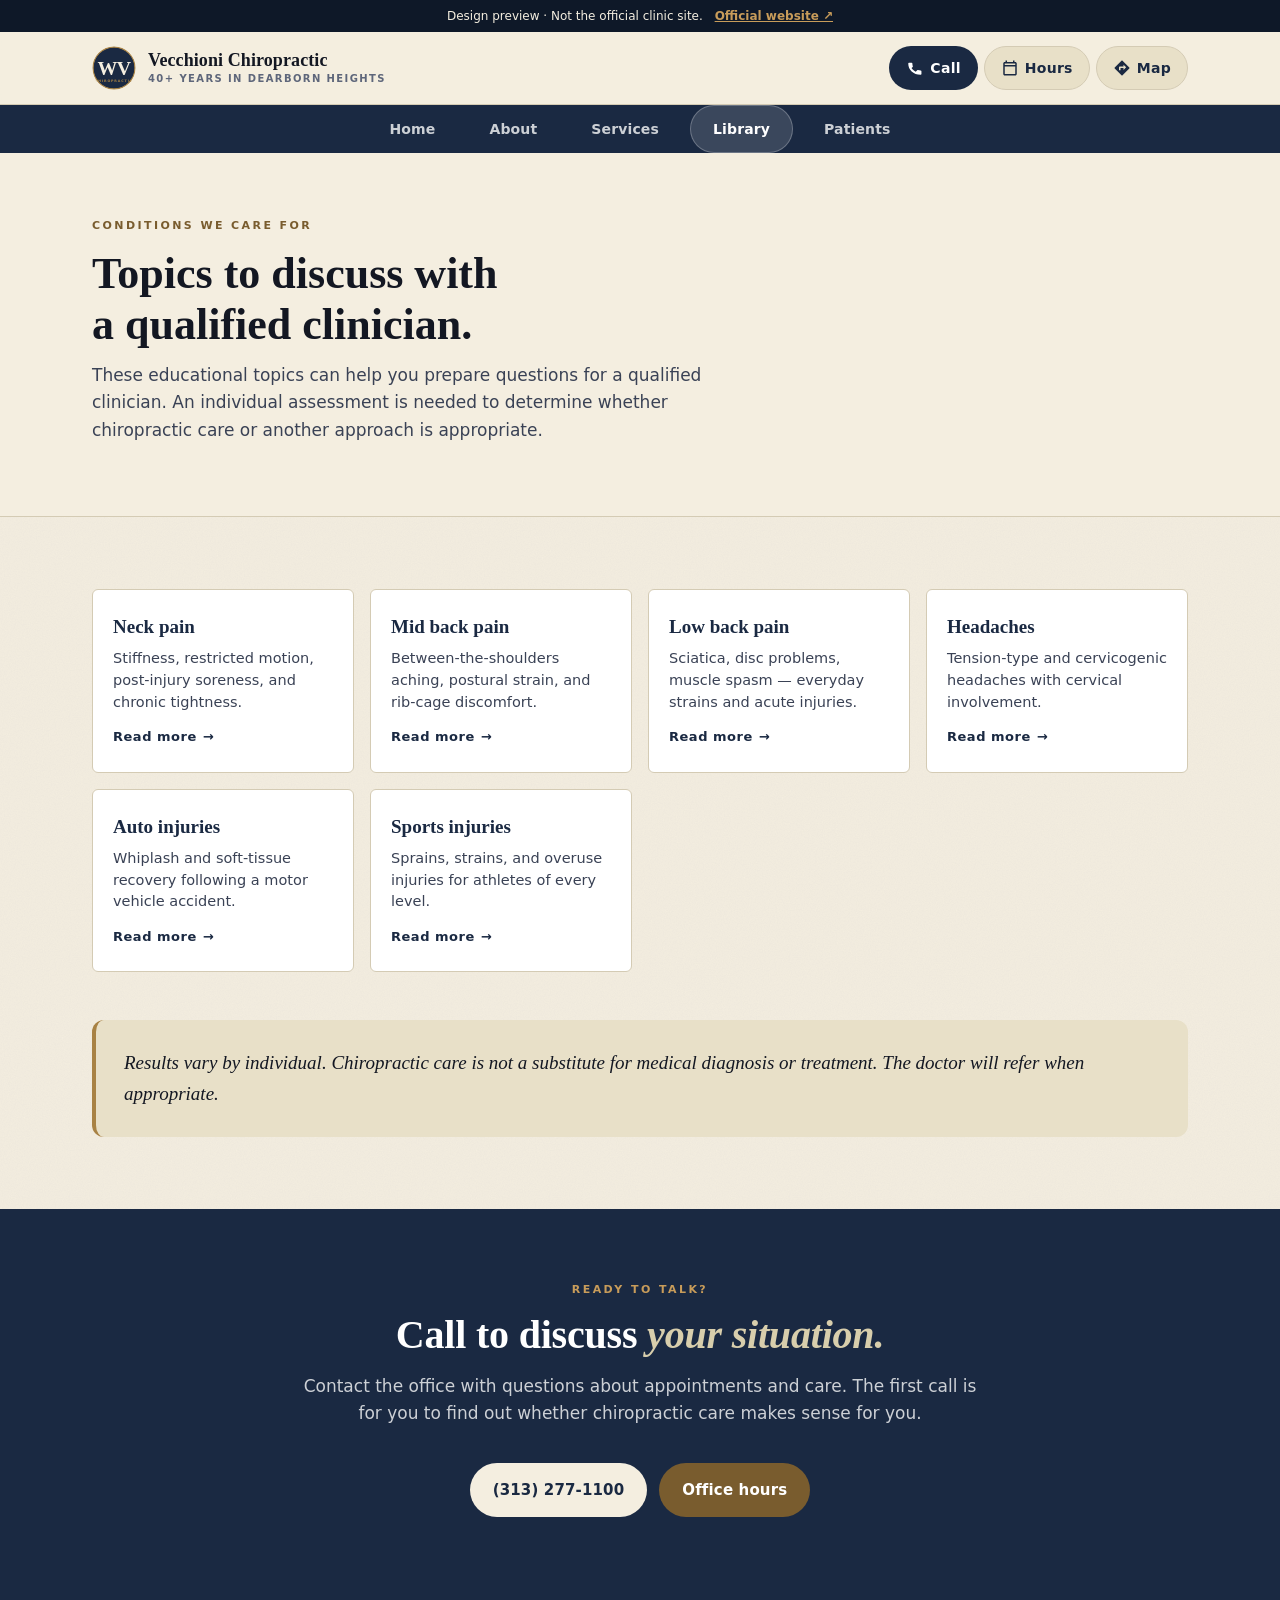
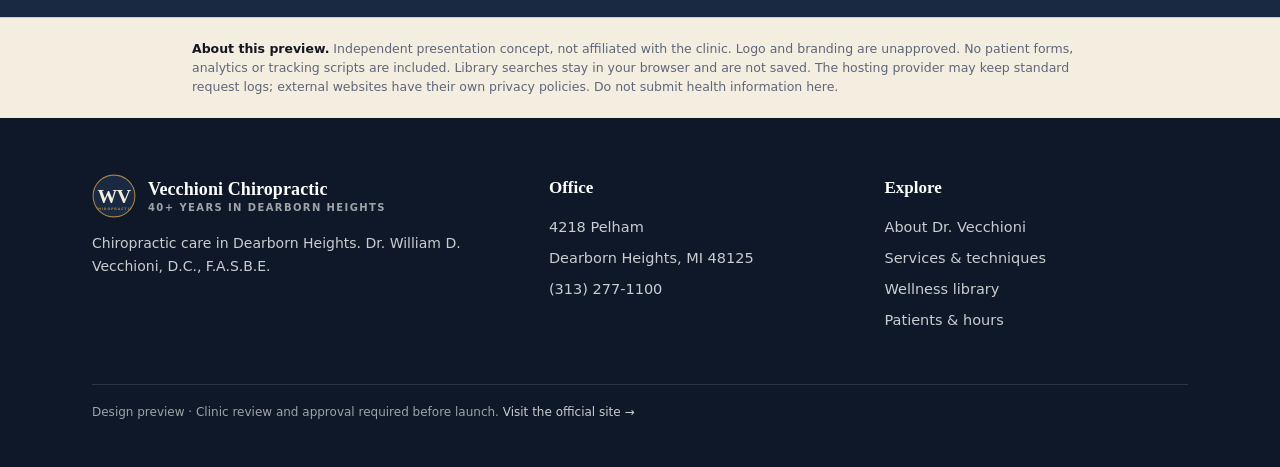
==== commit 4168c27c: "Polish clinic presentation, add patient FAQ and library search, correct hours" ====
--- a/conditions.html
+++ b/conditions.html
@@ -13,11 +13,7 @@
 <body data-page="conditions">
 <a class="skip-link" href="#main">Skip to main content</a>
 
-<aside class="demo-banner">
-  <strong>Unsolicited portfolio demo — not the official clinic website.</strong>
-  Independent design concept; logo and branding are placeholders.
-  <a href="https://vecchionichiropractic.com/">Visit the official website</a>.
-</aside>
+<aside class="demo-banner"><span>Design preview · Not the official clinic site.</span> <a href="https://vecchionichiropractic.com/">Official website ↗</a></aside>
 
 <header class="top">
   <div class="wrap">
@@ -30,9 +26,9 @@
         <svg viewBox="0 0 24 24" aria-hidden="true"><path fill="currentColor" d="M6.6 10.8c1.4 2.7 3.6 4.9 6.3 6.3l2.1-2.1c.3-.3.7-.4 1-.2 1.1.4 2.4.6 3.6.6.6 0 1 .4 1 1V20c0 .6-.4 1-1 1C9.6 21 3 14.4 3 6c0-.6.4-1 1-1h3.5c.6 0 1 .4 1 1 0 1.3.2 2.5.6 3.6.1.4 0 .7-.2 1l-2.3 2.2z"/></svg>
         <span>Call</span>
       </a>
-      <a class="hi" href="patient-resources.html" aria-label="Appointment information">
+      <a class="hi" href="patient-resources.html" aria-label="Office hours and appointment information">
         <svg viewBox="0 0 24 24" aria-hidden="true"><path fill="currentColor" d="M19 4h-1V2h-2v2H8V2H6v2H5c-1.1 0-2 .9-2 2v14c0 1.1.9 2 2 2h14c1.1 0 2-.9 2-2V6c0-1.1-.9-2-2-2zm0 16H5V10h14v10zM5 8V6h14v2H5z"/></svg>
-        <span>Appt</span>
+        <span>Hours</span>
       </a>
       <a class="hi" href="https://maps.google.com/?q=4218+Pelham+Dearborn+Heights+MI+48125" rel="noopener" aria-label="Directions">
         <svg viewBox="0 0 24 24" aria-hidden="true"><path fill="currentColor" d="M21.7 11.3l-9-9c-.4-.4-1-.4-1.4 0l-9 9c-.4.4-.4 1 0 1.4l9 9c.4.4 1 .4 1.4 0l9-9c.4-.4.4-1 0-1.4zM14 14.5V12h-4v3H8v-4c0-.6.4-1 1-1h5V7.5l3.5 3.5-3.5 3.5z"/></svg>
@@ -45,9 +41,9 @@
 <nav class="topnav" aria-label="Sections">
   <div class="wrap">
     <a href="index.html" data-nav="home">Home</a>
-    <a href="meet-the-doctor.html" data-nav="about">About Dr. V</a>
+    <a href="meet-the-doctor.html" data-nav="about">About</a>
     <a href="services.html" data-nav="services">Services</a>
-    <a href="library-index.html" data-nav="library">Wellness Library</a>
+    <a href="library-index.html" data-nav="library" aria-current="location">Library</a>
     <a href="patient-resources.html" data-nav="patients">Patients</a>
   </div>
 </nav>
@@ -58,22 +54,22 @@
   <div class="wrap">
     <p class="eyebrow">Conditions we care for</p>
     <h1>Topics to discuss with<br>a qualified clinician.</h1>
-    <p class="lede">Dr. Vecchioni has experience evaluating each of the conditions below. An individual assessment is needed to determine what care is appropriate. These descriptions do not promise treatment outcomes.</p>
+    <p class="lede">These educational topics can help you prepare questions for a qualified clinician. An individual assessment is needed to determine whether chiropractic care or another approach is appropriate.</p>
   </div>
 </section>
 
 <section>
   <div class="wrap">
     <div class="condition-grid">
-      <article class="condition"><h3>Neck\ pain</h3><p>Stiffness, restricted motion, post-injury soreness, and chronic tightness.</p><a class="condition-link" href="library-neck.html">Read more <span aria-hidden="true">→</span></a></article>
-      <article class="condition"><h3>Mid\ back\ pain</h3><p>Between-the-shoulders aching, postural strain, and rib-cage discomfort.</p><a class="condition-link" href="library-back.html">Read more <span aria-hidden="true">→</span></a></article>
-      <article class="condition"><h3>Low\ back\ pain</h3><p>Sciatica, disc problems, muscle spasm — everyday strains and acute injuries.</p><a class="condition-link" href="library-back.html">Read more <span aria-hidden="true">→</span></a></article>
+      <article class="condition"><h3>Neck pain</h3><p>Stiffness, restricted motion, post-injury soreness, and chronic tightness.</p><a class="condition-link" href="library-neck.html">Read more <span aria-hidden="true">→</span></a></article>
+      <article class="condition"><h3>Mid back pain</h3><p>Between-the-shoulders aching, postural strain, and rib-cage discomfort.</p><a class="condition-link" href="library-back.html">Read more <span aria-hidden="true">→</span></a></article>
+      <article class="condition"><h3>Low back pain</h3><p>Sciatica, disc problems, muscle spasm — everyday strains and acute injuries.</p><a class="condition-link" href="library-back.html">Read more <span aria-hidden="true">→</span></a></article>
       <article class="condition"><h3>Headaches</h3><p>Tension-type and cervicogenic headaches with cervical involvement.</p><a class="condition-link" href="library-headaches.html">Read more <span aria-hidden="true">→</span></a></article>
-      <article class="condition"><h3>Sinus &amp; allergies</h3><p>Upper cervical technique and sinus drainage considerations.</p><a class="condition-link" href="library-neck.html">Read more <span aria-hidden="true">→</span></a></article>
-      <article class="condition"><h3>Fatigue</h3><p>Generalized tiredness without a clear medical cause.</p><a class="condition-link" href="library-back.html">Read more <span aria-hidden="true">→</span></a></article>
-      <article class="condition"><h3>Mood swings</h3><p>Nervous-system considerations alongside appropriate referrals.</p><a class="condition-link" href="library-back.html">Read more <span aria-hidden="true">→</span></a></article>
-      <article class="condition"><h3>Sleep disturbances</h3><p>Difficulty falling asleep, waking unrefreshed, and night restlessness.</p><a class="condition-link" href="library-headaches.html">Read more <span aria-hidden="true">→</span></a></article>
-      <article class="condition"><h3>Auto\ injuries</h3><p>Whiplash and soft-tissue recovery following a motor vehicle accident.</p><a class="condition-link" href="library-auto.html">Read more <span aria-hidden="true">→</span></a></article>
+
+
+
+
+      <article class="condition"><h3>Auto injuries</h3><p>Whiplash and soft-tissue recovery following a motor vehicle accident.</p><a class="condition-link" href="library-auto.html">Read more <span aria-hidden="true">→</span></a></article>
       <article class="condition"><h3>Sports injuries</h3><p>Sprains, strains, and overuse injuries for athletes of every level.</p><a class="condition-link" href="library-auto.html">Read more <span aria-hidden="true">→</span></a></article>
     </div>
 
@@ -87,7 +83,7 @@
   <div class="wrap" style="max-width: 720px; text-align: center;">
     <p class="eyebrow">Ready to talk?</p>
     <h2>Call to discuss <em>your situation.</em></h2>
-    <p class="lede" style="margin-left:auto;margin-right:auto;">Dr. Vecchioni answers patient questions directly. The first call is for you to find out whether chiropractic care makes sense for you.</p>
+    <p class="lede" style="margin-left:auto;margin-right:auto;">Contact the office with questions about appointments and care. The first call is for you to find out whether chiropractic care makes sense for you.</p>
     <div class="ctas" style="justify-content:center;">
       <a class="btn btn-call" href="tel:+13132771100">(313) 277-1100</a>
       <a class="btn btn-book" href="patient-resources.html">Office hours</a>
@@ -98,11 +94,7 @@
 </main>
 
 
-<aside class="privacy-strip">
-  <div class="wrap">
-    <strong>This is a portfolio demo.</strong> It does not collect, store, or share patient information. No analytics, no third-party trackers. The official clinic website is <a href="https://vecchionichiropractic.com/" rel="noopener">vecchionichiropractic.com</a>.
-  </div>
-</aside>
+<aside class="privacy-strip" id="preview-notice"><div class="wrap"><strong>About this preview.</strong> Independent presentation concept, not affiliated with the clinic. Logo and branding are unapproved. No patient forms, analytics or tracking scripts are included. Library searches stay in your browser and are not saved. The hosting provider may keep standard request logs; external websites have their own privacy policies. Do not submit health information here.</div></aside>
 
 <footer>
   <div class="wrap">
@@ -111,7 +103,7 @@
         <img class="mark" src="assets/wv-monogram.svg" alt="" width="44" height="44" />
         <span class="name">Vecchioni Chiropractic<small>40+ years in Dearborn Heights</small></span>
       </a>
-      <p style="margin: 14px 0 0; font-size: 14px;">Research-driven chiropractic care for the whole family. Dr. William D. Vecchioni, D.C., F.A.S.B.E.</p>
+      <p style="margin: 14px 0 0; font-size: 14px;">Chiropractic care in Dearborn Heights. Dr. William D. Vecchioni, D.C., F.A.S.B.E.</p>
     </div>
     <div>
       <h4>Office</h4>
@@ -130,7 +122,7 @@
         <li><a href="patient-resources.html">Patients &amp; hours</a></li>
       </ul>
     </div>
-    <p class="small">Independent portfolio demo. Not the official clinic website. Not affiliated with Vecchioni Chiropractic. <a href="https://vecchionichiropractic.com/">Visit the official site →</a></p>
+    <p class="small">Design preview · Clinic review and approval required before launch. <a href="https://vecchionichiropractic.com/">Visit the official site →</a></p>
   </div>
 </footer>
 
--- a/assets/site.css
+++ b/assets/site.css
@@ -24,6 +24,7 @@
   --sans:  "Inter", -apple-system, BlinkMacSystemFont, "Segoe UI", system-ui, sans-serif;
 }
 * { box-sizing: border-box; }
+[hidden] { display: none !important; }
 html { -webkit-text-size-adjust: 100%; scroll-behavior: smooth; }
 body {
   margin: 0;
@@ -907,6 +908,160 @@
 /* Hours 'today' highlight */
 .hours-row.today { background: rgba(168,130,68,.08); border-radius: 4px; padding: 12px 10px; }
 
+
+/* Affordability three-line callout (verbatim from the original site) */
+.affordability-callout {
+  display: block;
+  margin: 0 0 14px;
+  padding: 14px 16px;
+  background: var(--c-cream-2);
+  border-left: 3px solid var(--c-brass);
+  border-radius: 0 var(--r) var(--r) 0;
+  font-family: var(--sans);
+  font-size: 12px;
+  font-weight: 700;
+  letter-spacing: .14em;
+  text-transform: uppercase;
+  color: var(--c-cream);
+  line-height: 1.55;
+}
+.affordability-callout span {
+  display: block;
+  color: rgba(255,255,255,.92);
+}
+.affordability-callout span:first-child { color: var(--c-brass-light); font-size: 12.5px; }
+.affordability strong { display: block; font-family: var(--serif); font-size: 22px; margin-bottom: 6px; }
+
+/* Hours card — redesigned for clarity */
+.hours-card { padding: 28px 28px 30px; }
+.hours-card .hours-head {
+  display: flex; align-items: center; justify-content: space-between;
+  gap: 12px; flex-wrap: wrap;
+  margin-bottom: 18px;
+}
+.hours-card .hours-head h3 { margin: 0; }
+.hours-table {
+  width: 100%; border-collapse: collapse; margin: 0 0 6px;
+  font-variant-numeric: tabular-nums;
+}
+.hours-table thead th {
+  text-align: left;
+  font-size: 10.5px; font-weight: 700;
+  letter-spacing: .18em; text-transform: uppercase;
+  color: var(--c-muted);
+  padding: 0 0 8px;
+  border-bottom: 1px solid var(--c-line);
+}
+.hours-table thead th.time-col { text-align: right; }
+.hours-table tbody td {
+  padding: 10px 0;
+  border-bottom: 1px solid var(--c-line);
+  vertical-align: middle;
+}
+.hours-table tbody tr:last-child td { border-bottom: 0; }
+.hours-table tbody tr.today td { background: rgba(168,130,68,.10); }
+.hours-table tbody tr.today td:first-child {
+  position: relative;
+  padding-left: 14px;
+}
+.hours-table tbody tr.today td:first-child::before {
+  content: ""; position: absolute; left: 0; top: 14px; bottom: 14px;
+  width: 3px; background: var(--c-brass); border-radius: 2px;
+}
+.hours-table td.day-cell {
+  font-weight: 700; font-size: 14.5px; color: var(--c-ink);
+  display: flex; align-items: center; gap: 10px;
+}
+.hours-table td.day-cell .day-dot {
+  width: 6px; height: 6px; border-radius: 50%;
+  background: var(--c-line); flex: 0 0 auto;
+}
+.hours-table tr.today td.day-cell .day-dot { background: var(--c-brass); }
+.hours-table td.time-cell {
+  text-align: right;
+  font-size: 14px; color: var(--c-ink-soft);
+  white-space: nowrap;
+}
+.hours-table tr.closed-row td.time-cell { color: var(--c-muted); font-style: italic; }
+.hours-table tr.closed-row td.day-cell .day-dot { background: rgba(140,80,60,.35); }
+
+/* Address / phone rows in the hours card */
+.hours-card .info-row {
+  display: flex; gap: 16px;
+  padding: 18px 0;
+  border-top: 1px solid var(--c-line);
+}
+.hours-card .info-row:first-of-type { margin-top: 24px; }
+.hours-card .info-row .ico {
+  width: 36px; height: 36px; border-radius: 8px;
+  background: var(--c-cream-2);
+  display: inline-flex; align-items: center; justify-content: center;
+  color: var(--c-navy);
+  flex: 0 0 36px;
+}
+.hours-card .info-row .label {
+  font-size: 11px; font-weight: 700;
+  letter-spacing: .14em; text-transform: uppercase;
+  color: var(--c-muted);
+  margin: 0 0 4px;
+}
+.hours-card .info-row .value { font-size: 15.5px; font-weight: 600; color: var(--c-ink); margin: 0; }
+.hours-card .info-row .value a { color: var(--c-navy); text-decoration: none; }
+.hours-card .info-row .value a:hover { text-decoration: underline; }
+.hours-card .info-row .sub { font-size: 13px; color: var(--c-muted); margin: 2px 0 0; }
+
+@media (max-width: 539px) {
+  .hours-card { padding: 22px 18px 24px; }
+  .hours-table td.day-cell { font-size: 13.5px; }
+  .hours-table td.time-cell { font-size: 13px; }
+  .hours-card .info-row { gap: 12px; }
+  .hours-card .info-row .ico { width: 32px; height: 32px; flex-basis: 32px; }
+}
+
+
+/* Saturday half-day note inside the time cell */
+.hours-table td.time-cell .time-note {
+  display: inline-block;
+  font-size: 11.5px;
+  font-weight: 700;
+  color: var(--c-brass);
+  margin-left: 4px;
+}
+
+/* Hours card notes: holiday note + source link */
+.hours-card .hours-note {
+  margin: 16px 0 6px;
+  padding: 12px 14px;
+  background: rgba(168,130,68,.08);
+  border-left: 3px solid var(--c-brass);
+  border-radius: 0 var(--r) var(--r) 0;
+  font-size: 12.5px;
+  line-height: 1.5;
+  color: var(--c-ink-soft);
+}
+.hours-card .hours-source {
+  margin: 0 0 4px;
+  font-size: 12.5px;
+  color: var(--c-muted);
+}
+.hours-card .hours-source a {
+  color: var(--c-navy);
+  text-decoration: underline;
+  text-decoration-thickness: 1px;
+  text-underline-offset: 2px;
+}
+.hours-card .hours-source a:hover { color: var(--c-brass); }
+
+/* Closed day rows: rust accent for the day-cell text + time-cell */
+.hours-table tr.closed-row td.day-cell { color: #8c3f2a; }
+.hours-table tr.closed-row td.time-cell { color: #8c3f2a; font-style: italic; font-weight: 700; }
+.hours-table tr.closed-row td.day-cell .day-dot { background: rgba(140,80,60,.6); }
+
+@media (max-width: 539px) {
+  .hours-table td.time-cell .time-note { display: block; margin-left: 0; margin-top: 2px; }
+  .hours-card .hours-note { font-size: 12px; }
+}
+
 /* Mobile polish for new sections */
 @media (max-width: 539px) {
   .first-visit { padding: 56px 0; }
@@ -919,3 +1074,81 @@
   *, *::before, *::after { transition: none; animation: none; }
   html { scroll-behavior: auto; }
 }
+
+/* Presentation refinement: compact chrome, clear controls, readable content. */
+.demo-banner { padding: 7px 16px; font-size: 12px; line-height: 1.5; }
+.demo-banner a { margin-left: 8px; }
+.hi { min-height: 44px; }
+.topnav a[data-nav] { min-height: 44px; display: inline-flex; align-items: center; justify-content: center; }
+.topnav a[aria-current] { color: #fff; background: rgba(255,255,255,.14); border-color: rgba(255,255,255,.25); }
+section.dark h2 em { color: var(--c-cream-3); }
+section.dark .btn-call { background: var(--c-cream); color: var(--c-navy); }
+.eyebrow, .hero .eyebrow, .topic-hero .eyebrow, .tech .tag,
+.first-visit .section-eyebrow, .trust .section-eyebrow { color: #795c2e; }
+.btn-book { background: #795c2e; }
+.hours-timezone { font-size: 12px; color: var(--c-muted); border: 1px solid var(--c-line); border-radius: 20px; padding: 5px 10px; }
+.hours-table td.day-cell { display: table-cell; }
+.hours-table .day-dot { display: none; }
+.hours-table td.time-cell { white-space: normal; }
+.hours-table td.time-cell .time-note { display: block; color: #795c2e; }
+.faq .wrap { max-width: 860px; }
+.faq details { border-bottom: 1px solid var(--c-line); }
+.faq summary { padding: 20px 8px; cursor: pointer; font-weight: 650; color: var(--c-navy); }
+.faq details[open] summary { padding-bottom: 10px; }
+.faq details p { margin: 0; padding: 0 28px 22px; max-width: 68ch; color: var(--c-ink-soft); font-size: 16px; }
+.library-tools { display: grid; grid-template-columns: minmax(0,1.5fr) minmax(0,1fr) auto; gap: 16px; align-items: end; padding: 24px; border: 1px solid var(--c-line); border-radius: var(--r-lg); background: var(--c-cream-2); margin-bottom: 26px; }
+.library-tools label { display: block; font-weight: 650; font-size: 14px; margin-bottom: 8px; }
+.library-tools input, .library-tools select { width: 100%; min-width: 0; min-height: 48px; font: inherit; font-size: 16px; color: var(--c-navy); background: #fff; padding: 10px 12px; border: 1px solid #8a816c; border-radius: 5px; }
+.library-tools button { min-height: 48px; margin: 0; background: var(--c-cream); }
+.library-tools p { margin: 0; font-size: 13px; color: var(--c-ink-soft); }
+#search-note { grid-column: 1 / -1; }
+[data-results] { grid-column: 1 / -1; font-weight: 650; }
+[data-empty] { padding: 24px; border: 1px dashed var(--c-line); }
+.lib-card h3 { font-size: 22px; }
+.lib-card p { font-size: 15px; line-height: 1.6; }
+.topic-hero h1 { line-height: 1.15; }
+.privacy-strip .wrap { max-width: 940px; text-align: left; }
+@media (max-width: 719px) {
+  .library-tools { grid-template-columns: 1fr; padding: 20px; }
+  .library-tools button { justify-content: center; }
+}
+@media (max-width: 539px) {
+  .wrap { padding-left: 18px; padding-right: 18px; }
+  header.top .wrap { padding: 8px 16px; gap: 6px; }
+  header.top .brand { min-height: 40px; gap: 9px; }
+  header.top .mark { width: 36px; height: 36px; }
+  header.top .brand .name { font-size: 18px; }
+  header.top .brand .name small { font-size: 9px; letter-spacing: .08em; }
+  .header-icons { margin: 0; gap: 6px; grid-template-columns: repeat(3, 1fr); }
+  .header-icons::before { display: none; }
+  .header-icons .hi { padding: 8px; }
+  .topnav { padding: 2px 0; }
+  .topnav .wrap { flex-wrap: nowrap; gap: 0; padding: 0 8px; }
+  .topnav .wrap > a[data-nav] { min-width: 0; padding: 8px 5px; font-size: 11.5px; letter-spacing: 0; }
+  .hero { padding: 32px 0; }
+  .hero .wrap { gap: 28px; }
+  .hero h1 { font-size: clamp(34px, 9vw, 44px); line-height: 1.08; }
+  .hero .eyebrow { margin-bottom: 12px; letter-spacing: .12em; }
+  .hero .lede { font-size: 16px; margin-bottom: 22px; }
+  .hero .meta { display: grid; grid-template-columns: repeat(3, minmax(0, 1fr)); gap: 12px; padding-top: 16px; }
+  .hero .meta span { font-size: 12px; }
+  .hero .meta strong { font-size: 20px; }
+  .hero .portrait { max-width: 380px; width: 100%; margin-inline: auto; }
+  .ctas { gap: 10px; }
+  .btn { font-size: 14px; padding: 12px 16px; min-height: 48px; }
+  .hero .ctas .btn-ghost { border: 0; padding-left: 0; text-decoration: underline; }
+  section, .first-visit, .trust { padding: 42px 0; }
+  .topic-hero { padding: 32px 0 24px; }
+  .topic-hero .lede { margin-bottom: 0; }
+  .condition-grid, .lib-grid { grid-template-columns: 1fr; }
+  .condition, .lib-card { padding: 22px; }
+  .condition h3 { font-size: 22px; }
+  .condition p { font-size: 15px; }
+  .hours-card { padding: 22px 16px; }
+  .hours-table td.day-cell { font-size: 12px; }
+  .hours-table td.time-cell { font-size: 12px; }
+  .hours-table td { padding-block: 12px; }
+  .faq summary { font-size: 16px; padding-inline: 0; }
+  .faq details p { padding-left: 0; padding-right: 0; }
+  .demo-banner { font-size: 11px; }
+}
